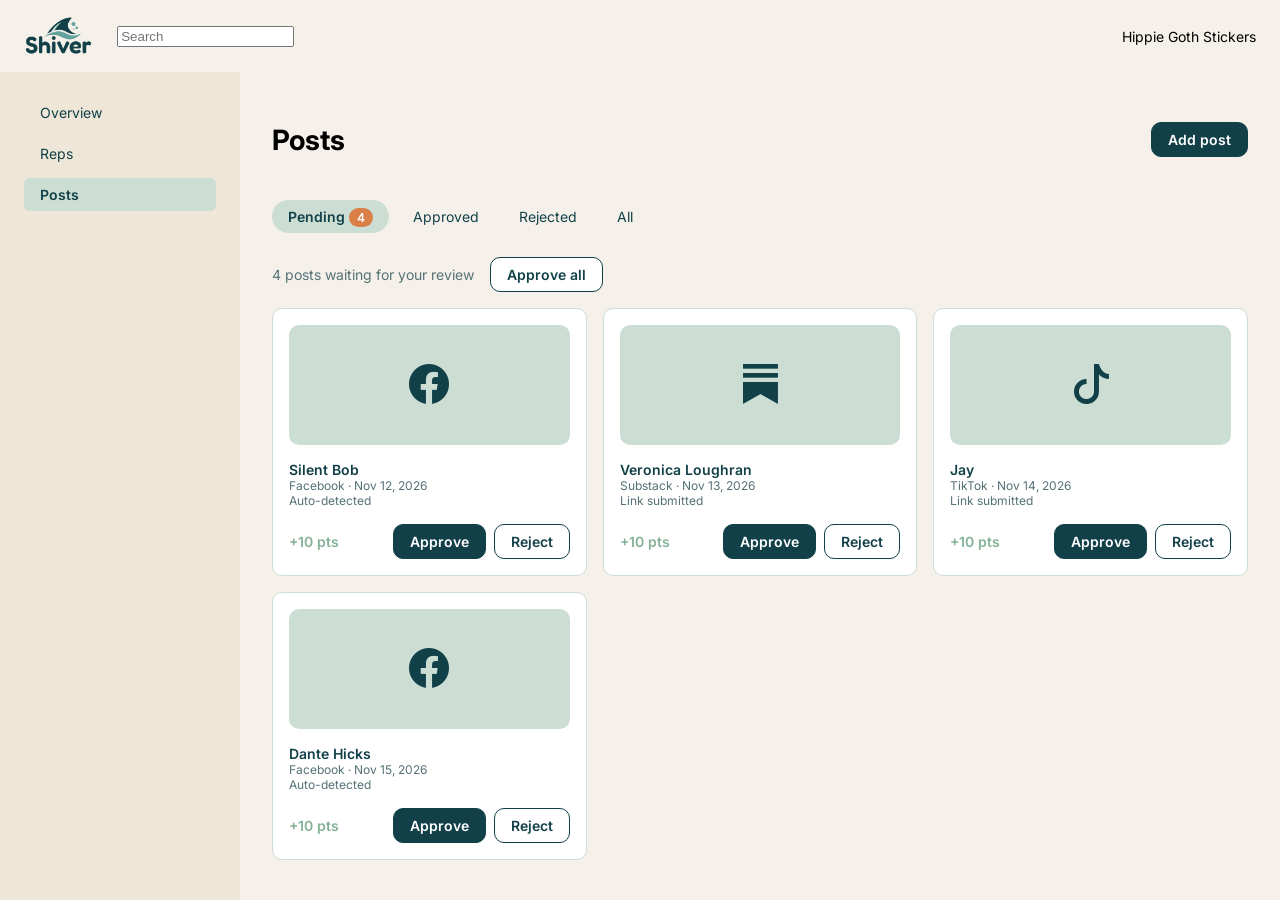
==== phase 3/posts.html @ 48eae730 "Add approved posts over time chart to Overview (Stage 8) - Load Chart.js from CDN in index.html - Ad" ====
<!DOCTYPE html>
<html lang="en">
    <head>
        <meta charset="UTF-8">
        <meta name="viewport" content="width=device-width, initial-scale=1.0">
        <title>Posts | Shiver</title>

        <!-- Google Fonts-->
        <link rel="preconnect" href="https://fonts.googleapis.com">
        <link rel="preconnect" href="https://fonts.gstatic.com" crossorigin>
        <link href="https://fonts.googleapis.com/css2?family=Fredoka:wght@300..700&family=Inter:ital,opsz,wght@0,14..32,100..900;1,14..32,100..900&display=swap" rel="stylesheet">
        
        <!-- Bootstrap Social Media Icons -->
         <link href="https://cdn.jsdelivr.net/npm/bootstrap-icons@1.11.3/font/bootstrap-icons.min.css" rel="stylesheet" />

        <!--Site styles-->
        <link href="css/brand.css" rel="stylesheet" />
        <link href="css/layout.css" rel="stylesheet" />
        <link href="css/components.css" rel="stylesheet" />

        <!-- Scripts -->
        <script src="js/data.js" defer></script>
        <script src="js/data-access.js" defer></script>
        <script src="js/logic.js" defer></script>
        <script src="js/posts.js" defer></script>

    </head>
    <body>
        <header class="top-bar">
            <img src="images/Shiver_Main_Logo.png" alt="Shiver" class="logo" />
            <input type="search" placeholder="Search" aria-label="Search" class="search" />
            <span class="shop-name">Hippie Goth Stickers</span>
        </header>
        <nav class="sidebar" aria-label="Main">
            <a href="index.html" class="nav-link">Overview</a>
            <a href="reps.html" class="nav-link">Reps</a>
            <a href="posts.html" class="nav-link active" aria-current="page">Posts</a>
        </nav>
        <main class="page-content">
            <header class="page-header">
                <div class="page-header-text">
                    <h1>Posts</h1>
                </div>
                <div class="page-header-actions">
                    <button type="button" class="button-link" id="add-post">Add post</button>
                </div>
            </header>

            <!-- Filter Tabs -->
            <div class="tabs">
                <button class="tab active" data-status="pending">Pending <span class="tab-count" id="pending-count"></span></button>
                <button class="tab" data-status="approved">Approved</button>
                <button class="tab" data-status="rejected">Rejected</button>
                <button class="tab" data-status="all">All</button>
            </div>

            <!-- Pending view: review bar and cards -->
            <section id="pending-view">
                <div class="review-bar">
                    <p class="review-text" id="review-text"></p>
                    <button type="button" class="button-link button-secondary" id="approve-all">Approve all</button>
                </div>
                <!-- Post cards -->
                <div class="post-grid" id="posts-list">
                    
                </div>
            </section>

            <!-- Posts table (Approved, Rejected, All) -->
            <div class="panel" id="posts-table-panel">
                <table class="data-table" id="posts-table">
                    <thead>
                        <tr>
                            <th>Rep</th>
                            <th>Platform</th>
                            <th>Date</th>
                            <th>Source</th>
                            <th>Points</th>
                            <th class="status-col">Status</th>
                        </tr>
                    </thead>
                    <tbody id="posts-table-body"></tbody>
                </table>
            </div>
            <dialog id="add-post-modal" class="modal">
                <form id="add-post-form">
                    <h2>Add post</h2>
                    <div class="form-field">
                        <label for="new-post-rep">Rep</label>
                        <select id="new-post-rep" required>
                            <option value="">Choose a rep</option>
                        </select>
                    </div>
                    <div class="form-field">
                        <label for="new-post-platform">Platform</label>
                        <select id="new-post-platform" required>
                            <option value="">Choose a platform</option>
                            <option value="Instagram">Instagram</option>
                            <option value="Facebook">Facebook</option>
                            <option value="TikTok">TikTok</option>
                            <option value="YouTube">YouTube</option>
                            <option value="Substack">Substack</option>
                        </select>
                    </div>
                    <div class="form-field">
                        <label for="new-post-link">Post link</label>
                        <input type="url" id="new-post-link" placeholder="https://" pattern="https://.*" title="Link must start with https://" required>
                    </div>
                    <div class="form-field">
                        <label for="new-post-date">Date posted</label>
                        <input type="date" id="new-post-date" required>
                    </div>
                    <div class="form-field">
                        <label for="new-post-points">Points</label>
                        <input type="number" id="new-post-points" value="10" min="1" required>
                    </div>
                    <div class="modal-actions">
                        <button type="button" id="cancel-add-post" class="button-link button-secondary">Cancel</button>
                        <button type="submit" class="button-link">Save post</button>
                    </div>
                </form>
            </dialog>
            <div id="toast" class="toast hidden" role="status">
                
            </div>
        </main>
    </body>
</html>
---- phase 3/css/brand.css ----
/* This file is for brand values only, no layout or component rules */
:root {
    /* Colors */
    --color-bg: #f5f1ea;
    --color-surface: #ffffff;
    --color-sidebar: #eee6d7;
    --color-sand-dark: #c9b994;
    --color-primary: #124049;
    --color-accent-soft: #ccded4;
    --color-chart-1: #64a29d;
    --color-chart-2: #85b197;
    --color-attention: #da7f48;
    --color-text-muted: #557176;

    /* Font Stacks */
    --font-heading: Fredoka, sans-serif;
    --font-body: Inter, sans-serif;
    --font-mono: monospace;

    /* Type scale */
    --text-title: 24px;
    --text-number: 28px;
    --text-card-title: 16px;
    --text-body: 14px;
    --text-small: 12px;

    /* Font weights */
    --weight-regular: 400;
    --weight-semibold: 600;

    /* Spacing */
    --space-xs: 8px;
    --space-sm: 16px;
    --space-md: 24px;
    --space-lg: 32px;
    --space-xl: 48px;

    /* Layout */
    --topbar-height: 72px;
}
---- phase 3/css/layout.css ----
/* ==========================================================
   layout.css
   PR App, Phase 3: Owner Dashboard

   Purpose:  Page structure. Sets up the main page grid and
             positions the top bar, sidebar, and main content.

   Depends on: brand.css (all colors, fonts, type sizes, and
               spacing come from variables defined there).
               brand.css must be linked before this file.

   Sections:
     1. Page grid
     2. Top bar
     3. Sidebar
     4. Main content
   ========================================================== */

/* ==========================================================
   1.  Page Grid
   ========================================================== */

/* Two-column, two-row grid that lays out the whole page */
body {
    margin: 0;
    min-height: 100vh;
    display: grid;
    grid-template-columns: 240px 1fr;
    grid-template-rows: auto 1fr;
    grid-template-areas: "header header"
                         "nav main";
    background: var(--color-bg);
    font-family: var(--font-body);
    font-size: var(--text-body);
}

/* ==========================================================
   2. Top Bar
   ========================================================== */

/* Put the top bar in the area named "header" (the whole top row) */
.top-bar {
    grid-area: header;
    display: flex;
    align-items: center;
    gap: var(--space-md);
    padding: var(--space-sm) var(--space-md);
    height: var(--topbar-height);
    box-sizing: border-box;
}

/* Caps the logo height so the image doesn't show at full size; width auto keeps its proportions */
.top-bar .logo {
    height: 40px;
    width: auto;
}

/* Push shop name to the right */
.top-bar .shop-name {
    margin-left: auto;
}

/* ==========================================================
   3. Sidebar
   ========================================================== */

/* Put the sidebar in the area named "nav" (bottom left) and stacks the nav links*/
.sidebar {
    grid-area: nav;
    display: flex;
    flex-direction: column;
    gap: var(--space-xs);
    padding: var(--space-md);
    background: var(--color-sidebar);
}

/* Turn plain links into menu items with a bigger click area */
.sidebar .nav-link {
    text-decoration: none;
    color: var(--color-primary);
    padding: var(--space-xs) var(--space-sm);
    border-radius: 6px;
}

/* show which page is active */
.sidebar .nav-link.active {
    background: var(--color-accent-soft);
    font-weight: var(--weight-semibold);
}

/* ==========================================================
   4. Main Content
   ========================================================== */

/* Put the main content in the area named "main" (bottom right) */
.page-content {
    grid-area: main;
    padding: var(--space-lg);
    min-width: 0;
}
---- phase 3/css/components.css ----
/* Components: grouped by where they're used, shared pieces first */

/* ==================== ALL PAGES ==================== */

/* ---------- Page header ---------- */

/* Page header: title on the left, button on the right */
.page-header {
    display: flex;
    justify-content: space-between;
    align-items: center;
    margin-bottom: var(--space-md);
}

/* Title and subtitle side by side, letters on the same line */
.page-header-text {
    display: flex;
    align-items: baseline;
    gap: var(--space-sm);
}

/* Header buttons side by side */
.page-header-actions {
    display: flex;
    gap: var(--space-xs);
}

/* ---------- Buttons ---------- */

/* Primary button: deep teal box with white text */
.button-link {
    background-color: var(--color-primary);
    color: var(--color-surface);
    text-decoration: none;
    padding: var(--space-xs) var(--space-sm);
    border-radius: 10px;
    font-weight: var(--weight-semibold);
    border: 1px solid var(--color-primary);
    font-family: var(--font-body);
    font-size: var(--text-body);
    cursor: pointer;
}

/* Secondary button */
.button-secondary {
    background-color: var(--color-surface);
    color: var(--color-primary);
}

/* ---------- Tabs ---------- */

/* Pill-style filter tabs */
/* Row of tabs with a small gap between them */
.tabs {
    display: flex;
    gap: var(--space-xs);
    margin-bottom: var(--space-md);
}

/* Each tab: plain text button with rounded ends */
.tab {
    background-color: transparent;
    border: none;
    border-radius: 999px;
    padding: var(--space-xs) var(--space-sm);
    font-family: var(--font-body);
    font-size: var(--text-body);
    color: var(--color-primary);
    cursor: pointer;
}

/* Selected tab: soft mint pill, bolder text */
.tab.active {
    background-color: var(--color-accent-soft);
    font-weight: var(--weight-semibold);
}

/* ---------- Cards ---------- */

/* White box with a thin mint border */
.metric-card, .panel, .post-card {
    background-color: var(--color-surface);
    border: 1px solid var(--color-accent-soft);
    border-radius: 10px;
    padding: var(--space-sm);
}

/* ---------- Tables ---------- */

/* Tables: full width, cells packed together */
.data-table {
    width: 100%;
    border-collapse: collapse;
}

/* Table cells: left-aligned with a little breathing room */
.data-table th, .data-table td {
    text-align: left;
    padding: var(--space-xs);
}

/* Divider under the header row */
.data-table th {
    border-bottom: 1px solid var(--color-accent-soft);
}

/* Table zebra stripes */
.data-table tbody tr:nth-child(even) {
    background-color: var(--color-bg);
}

/* ---------- Badges ---------- */

/* Status badges */
.badge {
    display: inline-block;
    padding: 2px var(--space-xs);
    border: 1px solid transparent;
    border-radius: 999px;
    font-size: var(--text-small);
    color: var(--color-primary);
    text-transform: capitalize;
}

.badge-active, .badge-approved {
    background-color: var(--color-accent-soft);
}

.badge-paused, .badge-rejected {
    background-color: var(--color-sidebar);
    border-color: var(--color-sand-dark);
}

.badge-invited {
    background-color: var(--color-surface);
    border-color: var(--color-chart-1);
}

.badge-pending {
    background-color: var(--color-surface);
    border-color: var(--color-attention);
}

/* ---------- Toast ---------- */
.toast {
    position: fixed;
    bottom: var(--space-md);
    right: var(--space-md);
    padding: var(--space-xs) var(--space-sm);
    background-color: var(--color-primary);
    color: var(--color-surface);
    border-radius: 10px;
}

/* ==================== OVERVIEW ==================== */

/* Metric cards: 4 equal columns */
.metric-grid {
    display: grid;
    grid-template-columns: repeat(4, 1fr);
    gap: var(--space-sm);
}

/* Big number inside each metric card */
.metric-value {
    font-size: var(--text-number);
    font-weight: var(--weight-semibold);
}

/* Chart and Needs review: chart gets 2/3, review list 1/3 */
.overview-row {
    display: grid;
    grid-template-columns: 2fr 1fr;
    gap: var(--space-sm);
}

/* Space below the card rows so they don't touch */
.metric-grid, .overview-row {
    margin-bottom: var(--space-sm);
}

/* Chart title sits tight above it's subtitle */
.chart-panel .panel-title {
    margin-bottom: 0;
}

/* Small muted line under a card title */
.panel-subtitle {
    font-size: var(--text-small);
    color: var(--color-text-muted);
    margin-top: 0;
    margin-bottom: var(--space-sm);
}

/* Chart Box: Chart.js fills this, so it needs a set height */
.chart-box {
    position: relative;
    height: 240px;
}

/* ==================== REPS ==================== */

/* ---------- Search and sort ---------- */
/* Row with search on the left, sort on the right */ 
.toolbar {
    display: flex;
    gap: var(--space-sm);
    margin-bottom: var(--space-md);
}

/* Shared look for the search box and sort dropdown */
.search-input, .sort-select {
    padding: var(--space-xs);
    border: 1px solid var(--color-accent-soft);
    border-radius: 10px;
    background-color: var(--color-surface);
    font-family: var(--font-body);
    font-size: var(--text-body);
}

/* Search box fixed width */
.search-input {
    width: 280px;
}

.code {
    font-family: var(--font-mono);
}

.code-muted {
    color: var(--color-text-muted);
}

/* ---------- Side panel ---------- */

/* Rep side panel */
.side-panel {
    position: fixed;
    top: var(--topbar-height);
    right: 0;
    bottom: 0;
    width: 440px;
    z-index: 10;
    background-color: var(--color-surface);
    border-left: 1px solid var(--color-accent-soft);
    padding: var(--space-md);
    box-sizing: border-box;
    overflow-y: auto;
    display: none;
}

/* Panel shows when JS adds the open class */
.side-panel.open {
    display: block;
}

/* Panel header */
.side-panel-header {
    display: flex;
    justify-content: space-between;
    align-items: center;
    margin-bottom: 0;
}

/* Rep name: remove the browser's default h2 spacing */
.side-panel-header h2 {
    margin: 0;
}

/* X button */
.close-button {
    background-color: transparent;
    border: none;
    font-size: var(--text-card-title);
    color: var(--color-primary);
    cursor: pointer;
}

/* Rep email under the name */
.panel-email {
    display: block;
    color: var(--color-text-muted);
    font-size: var(--text-small);
    margin-bottom: var(--space-xs);
}

/* Codes Row */
.panel-codes {
    display: flex;
    gap: var(--space-sm);
    margin-top: var(--space-xs);
    margin-bottom: var(--space-md);
}

/* Section Titles */
.panel-section-title {
    font-size: var(--text-card-title);
    color: var(--color-primary);
    margin-top: 0;
    margin-bottom: var(--space-xs);
}

/* Panel lists */
.panel-list {
    list-style: none;
    padding: 0;
    margin-top: 0;
    margin-bottom: 0;
}

/* Social media icons */
#panel-accounts {
    display: flex;
    gap: var(--space-sm);
}

/* Social Media icons: bigger */
#panel-accounts a {
    font-size: var(--text-title);
    color: var(--color-primary);
}

/* Mini Stats */
.panel-stats {
    display: grid;
    grid-template-columns: repeat(3, 1fr);
    gap: var(--space-sm);
}

/* Mini stat label */
.panel-stat-label {
    font-size: var(--text-small);
    color: var(--color-text-muted);
    margin: 0;
}

/* Mini stat numbers */
.panel-stat-value {
    font-size: var(--text-card-title);
    font-weight: var(--weight-semibold);
    margin: 0;
}

/* History lines: earned in green, redeemed in grey */
.history-earned {
    color: var(--color-chart-2);
}

.history-redeemed {
    color: var(--color-text-muted);
}

/* History rows: date, description, amount in columns with a line */
#panel-history li {
    display: grid;
    grid-template-columns: 90px 1fr auto;
    gap: var(--space-sm);
    padding: var(--space-xs);
    border-bottom: 1px solid var(--color-accent-soft);
}

/* Amounts line up on the right edge */
.history-amount {
    text-align: right;
}

/* Soft cards around panel sections */
.panel-card {
    background-color: var(--color-bg);
    border-radius: 10px;
    padding: var(--space-sm);
    margin-bottom: var(--space-sm);
}

/* ==================== POSTS ==================== */
/* Pending count: small orange pill inside the tab */
.tab-count {
    background-color: var(--color-attention);
    color: var(--color-surface);
    font-size: var(--text-small);
    padding: 2px var(--space-xs);
    border-radius: 999px;
}

/* Post cards */
.post-grid {
    display: grid;
    grid-template-columns: repeat(auto-fill, minmax(260px, 1fr));
    gap: var(--space-sm);
}

/* Thumbnail */
.post-thumb {
    display: flex;
    justify-content: center;
    align-items: center;
    height: 120px;
    background-color: var(--color-accent-soft);
    border-radius: 10px;
    color: var(--color-primary);
    font-size: 40px;
    margin-bottom: var(--space-sm);
}

/* Card Text */
.post-body {
    margin-bottom: var(--space-sm);
}

.post-body p {
    margin: 0;
}

/* Rep handle stands out */
.post-rep {
    font-weight: var(--weight-semibold);
    color: var(--color-primary);
}

/* Platform, date, and source */
.post-meta, .post-source {
    font-size: var(--text-small);
    color: var(--color-text-muted);
}

/* Footer */
.post-footer {
    display: flex;
    justify-content: space-between;
    align-items: center;
}

/* Points earned in green */
.post-points {
    font-weight: var(--weight-semibold);
    color: var(--color-chart-2);
}

/* Approve and reject buttons */
.post-actions {
    display: flex;
    gap: var(--space-xs);
}

/* Review Bar */
.review-bar {
    display: flex;
    gap: var(--space-sm);
    align-items: center;
    margin-bottom: var(--space-sm);
}

/* Review bar text */
.review-text {
    margin: 0;
    color: var(--color-text-muted);
}

.post-card {
    transition: opacity 0.3s;
}

.post-card.fading-out {
    opacity: 0;
}

/* ----- Add post modal ----- */
.modal {
    width: 480px;
    padding: var(--space-md);
    background: var(--color-surface);
    border: 1px solid var(--color-accent-soft);
    border-radius: 10px;
}

.form-field {
    display: flex;
    flex-direction: column;
    gap: var(--space-xs);
    margin-bottom: var(--space-sm);
}

.form-field input, .form-field select {
    font-family: var(--font-body);
    font-size: var(--text-body);
    padding: var(--space-xs);
    border: 1px solid var(--color-text-muted);
    border-radius: 6px;
}

.modal-actions {
    display: flex;
    justify-content: flex-end;
    gap: var(--space-xs);
    margin-top: var(--space-md);
}

.modal h2 {
    margin-top: 0;
    margin-bottom: var(--space-md);
}

/* ==================== HELPERS ==================== */
/* Hides anything it's added to (keep this at the bottom so it always wins) */
.hidden {
    display: none;
}
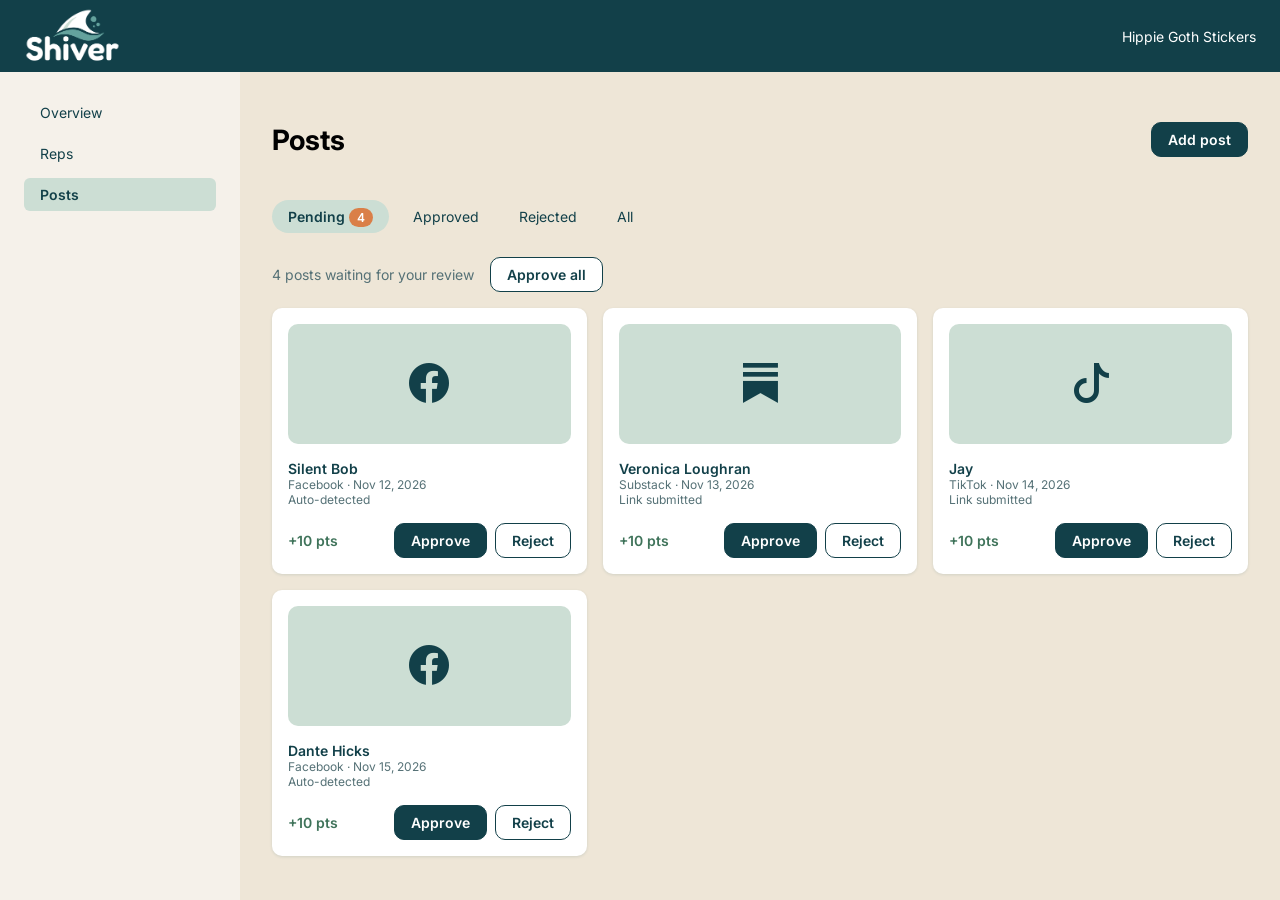
==== commit ee5ba451: "Make the dashboard work on phones - Add ☰ menu button to the top bar on all 3 pages; sidebar hides  " ====
--- a/phase 3/posts.html
+++ b/phase 3/posts.html
@@ -22,19 +22,22 @@
         <script src="js/data.js" defer></script>
         <script src="js/data-access.js" defer></script>
         <script src="js/logic.js" defer></script>
+        <script src="js/ui.js" defer></script>
         <script src="js/posts.js" defer></script>
 
     </head>
     <body>
         <header class="top-bar">
-            <img src="images/Shiver_Main_Logo.png" alt="Shiver" class="logo" />
-            <input type="search" placeholder="Search" aria-label="Search" class="search" />
+            <button type="button" class="menu-button" id="menu-button" aria-label="Open menu" aria-controls="main-nav" aria-expanded="false">&#9776;</button>
+            <img src="images/Shiver_Main_Logo_White.png" alt="Shiver" class="logo" />
             <span class="shop-name">Hippie Goth Stickers</span>
         </header>
-        <nav class="sidebar" aria-label="Main">
-            <a href="index.html" class="nav-link">Overview</a>
+
+        <!-- Sidebar navigation (same on every page) -->
+        <nav class="sidebar" id="main-nav" aria-label="Main">
+            <a href="index.html" class="nav-link" aria-current="page">Overview</a>
             <a href="reps.html" class="nav-link">Reps</a>
-            <a href="posts.html" class="nav-link active" aria-current="page">Posts</a>
+            <a href="posts.html" class="nav-link active">Posts</a>
         </nav>
         <main class="page-content">
             <header class="page-header">
--- a/phase 3/css/brand.css
+++ b/phase 3/css/brand.css
@@ -9,6 +9,7 @@
     --color-accent-soft: #ccded4;
     --color-chart-1: #64a29d;
     --color-chart-2: #85b197;
+    --color-earned: #3f735a;
     --color-attention: #da7f48;
     --color-text-muted: #557176;
 
--- a/phase 3/css/layout.css
+++ b/phase 3/css/layout.css
@@ -29,7 +29,7 @@
     grid-template-rows: auto 1fr;
     grid-template-areas: "header header"
                          "nav main";
-    background: var(--color-bg);
+    background: var(--color-sidebar);
     font-family: var(--font-body);
     font-size: var(--text-body);
 }
@@ -44,20 +44,32 @@
     display: flex;
     align-items: center;
     gap: var(--space-md);
-    padding: var(--space-sm) var(--space-md);
+    padding: var(--space-xs) var(--space-md);
     height: var(--topbar-height);
     box-sizing: border-box;
+    background-color: var(--color-primary);
 }
 
 /* Caps the logo height so the image doesn't show at full size; width auto keeps its proportions */
 .top-bar .logo {
-    height: 40px;
+    height: 56px;
     width: auto;
 }
 
 /* Push shop name to the right */
 .top-bar .shop-name {
     margin-left: auto;
+    color: var(--color-surface);
+}
+
+/* Menu button: hidden on desktop, shown on phones */
+.menu-button {
+    display: none;
+    background-color: transparent;
+    border: none;
+    color: var(--color-surface);
+    font-size: var(--text-title);
+    cursor: pointer;
 }
 
 /* ==========================================================
@@ -71,7 +83,7 @@
     flex-direction: column;
     gap: var(--space-xs);
     padding: var(--space-md);
-    background: var(--color-sidebar);
+    background: var(--color-bg);
 }
 
 /* Turn plain links into menu items with a bigger click area */
@@ -97,4 +109,33 @@
     grid-area: main;
     padding: var(--space-lg);
     min-width: 0;
-}+}
+
+/* ==========================================================
+   5. Phones and Tablets
+   ========================================================== */
+@media screen and (max-width: 768px) {
+    body {
+        grid-template-columns: 1fr;
+        grid-template-rows: auto auto 1fr;
+        grid-template-areas: "header" "nav" "main";
+    }
+
+    .menu-button {
+        display: block;
+    }
+
+    .sidebar {
+        display: none;
+    }
+
+    .sidebar.open {
+        display: flex;
+    }
+
+    .page-content {
+        padding: var(--space-sm);
+    }
+}
+
+
--- a/phase 3/css/components.css
+++ b/phase 3/css/components.css
@@ -77,12 +77,17 @@
 
 /* ---------- Cards ---------- */
 
-/* White box with a thin mint border */
+/* White box with shadow */
 .metric-card, .panel, .post-card {
     background-color: var(--color-surface);
-    border: 1px solid var(--color-accent-soft);
+    box-shadow: 0 1px 3px rgba(18, 64, 73, 0.12);
     border-radius: 10px;
     padding: var(--space-sm);
+}
+
+/* Wide tables scroll left and right inside the card */
+.panel {
+    overflow-x: auto;
 }
 
 /* ---------- Tables ---------- */
@@ -198,6 +203,54 @@
     height: 240px;
 }
 
+/* Needs review list: no bullets, no browser spacing */
+.review-list {
+    list-style: none;
+    padding: 0;
+    margin: 0;
+}
+
+/* Mint line between rows */
+.review-list li {
+    border-bottom: 1px solid var(--color-accent-soft);
+}
+
+/* Needs review card: stack contents so the link can sit at the bottom */
+.review-panel {
+    display: flex;
+    flex-direction: column;
+}
+
+/* No line under the last row */
+.review-list li:last-child {
+    border-bottom: none;
+}
+
+/* Each row: name on the left, date on the right */
+.review-row {
+    display: flex;
+    justify-content: space-between;
+    align-items: baseline;
+    padding: var(--space-xs) 0;
+    color: var(--color-primary);
+    text-decoration: none;
+}
+
+/* Date and arrow: small and muted */
+.review-date {
+    font-size: var(--text-small);
+    color: var(--color-text-muted);
+}
+
+/* Link to the posts page under the list */
+.review-all {
+    display: inline-block;
+    margin-top: auto;
+    color: var(--color-primary);
+    font-weight: var(--weight-semibold);
+    text-decoration: none;
+}
+
 /* ==================== REPS ==================== */
 
 /* ---------- Search and sort ---------- */
@@ -231,6 +284,11 @@
     color: var(--color-text-muted);
 }
 
+/* Rep rows open the side panel, so show a pointer */
+#reps-table-body tr {
+    cursor: pointer;
+}
+
 /* ---------- Side panel ---------- */
 
 /* Rep side panel */
@@ -241,17 +299,28 @@
     bottom: 0;
     width: 440px;
     z-index: 10;
-    background-color: var(--color-surface);
+    background-color: var(--color-accent-soft);
     border-left: 1px solid var(--color-accent-soft);
     padding: var(--space-md);
     box-sizing: border-box;
     overflow-y: auto;
     display: none;
+    box-shadow: -4px 0 16px rgba(18, 64, 73, 0.15);
 }
 
 /* Panel shows when JS adds the open class */
 .side-panel.open {
     display: block;
+}
+
+/* Side Panel text */
+.side-panel .panel-email, .side-panel .panel-stat-label, .side-panel .code-muted {
+    color: var(--color-primary);
+}
+
+/* change active badge in panel */
+.side-panel .badge-active {
+    background-color: var(--color-surface);
 }
 
 /* Panel header */
@@ -343,9 +412,14 @@
 
 /* History lines: earned in green, redeemed in grey */
 .history-earned {
-    color: var(--color-chart-2);
-}
-
+    color: var(--color-earned);
+}
+
+/* Post links in history match the green line */
+.history-earned a {
+    color: inherit;
+
+}
 .history-redeemed {
     color: var(--color-text-muted);
 }
@@ -366,7 +440,7 @@
 
 /* Soft cards around panel sections */
 .panel-card {
-    background-color: var(--color-bg);
+    background-color: var(--color-surface);
     border-radius: 10px;
     padding: var(--space-sm);
     margin-bottom: var(--space-sm);
@@ -433,7 +507,7 @@
 /* Points earned in green */
 .post-points {
     font-weight: var(--weight-semibold);
-    color: var(--color-chart-2);
+    color: var(--color-earned);
 }
 
 /* Approve and reject buttons */
@@ -500,6 +574,46 @@
     margin-bottom: var(--space-md);
 }
 
+/* ==================== PHONES ==================== */
+@media screen and (max-width: 768px) {
+    /* Two metric cards per row instead of four */
+    .metric-grid {
+        grid-template-columns: repeat(2, 1fr);
+    }
+
+    /* Chart on top, needs review underneath */
+    .overview-row {
+        grid-template-columns: 1fr;
+    }
+
+    /* Tabs drop to a second line if they don't fit */
+    .tabs {
+        flex-wrap: wrap;
+    }
+
+    /* Popup widths */
+    .modal {
+        width: 90%;
+        box-sizing: border-box;
+    }
+
+    /* Search and sort stack on top of each other */
+    .toolbar {
+        flex-wrap: wrap;
+    }
+
+    /* Search box width */
+    .search-input {
+        width: 100%;
+        box-sizing: border-box;
+    }
+
+    /* Side Panel width */
+    .side-panel {
+        width: 100%;
+    }
+}
+
 /* ==================== HELPERS ==================== */
 /* Hides anything it's added to (keep this at the bottom so it always wins) */
 .hidden {
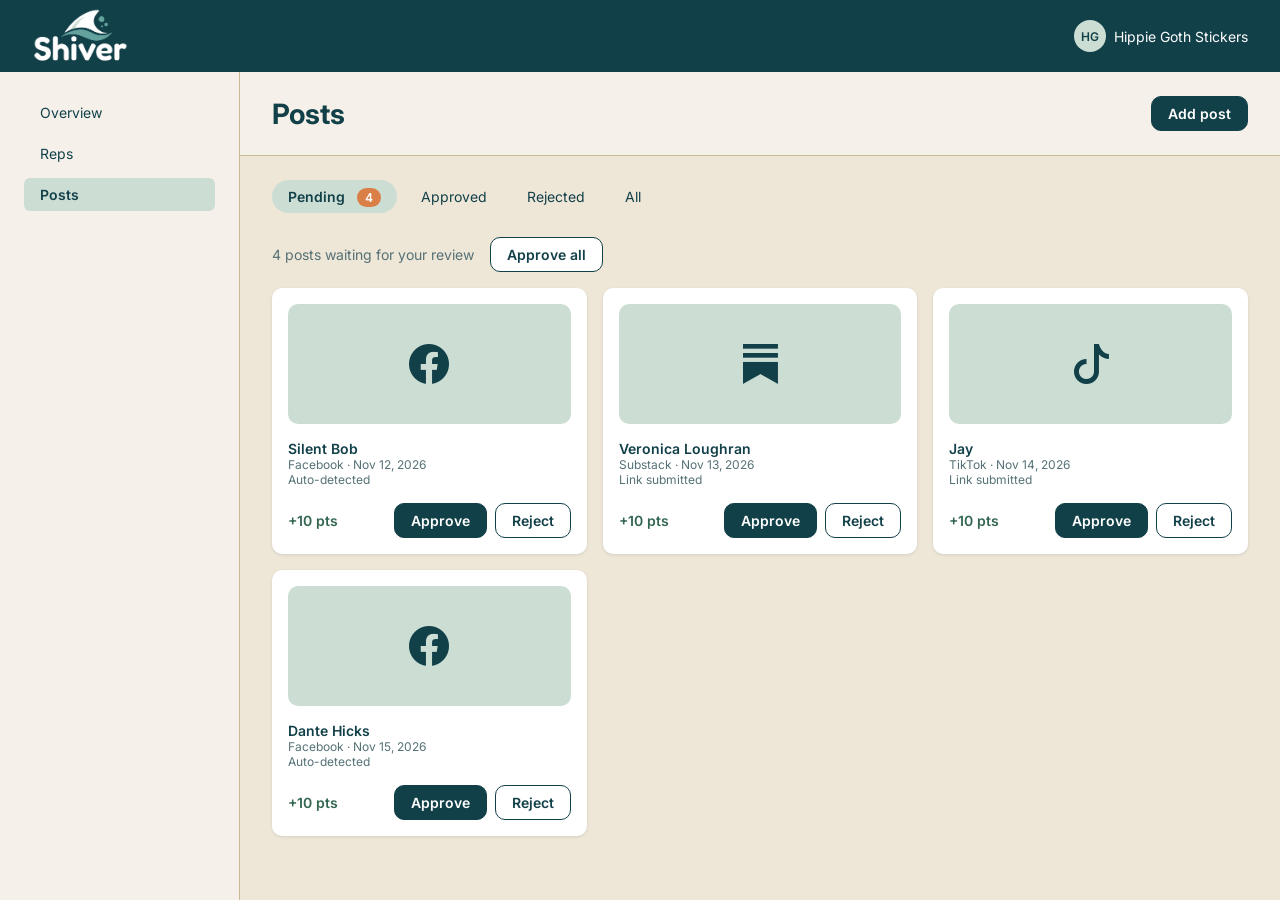
==== commit aa8a71f0: "Personalize the top bar and Overview, separate the sidebar - Shop account badge in the top bar: mint" ====
--- a/phase 3/posts.html
+++ b/phase 3/posts.html
@@ -30,7 +30,7 @@
         <header class="top-bar">
             <button type="button" class="menu-button" id="menu-button" aria-label="Open menu" aria-controls="main-nav" aria-expanded="false">&#9776;</button>
             <img src="images/Shiver_Main_Logo_White.png" alt="Shiver" class="logo" />
-            <span class="shop-name">Hippie Goth Stickers</span>
+            <div class="shop-account"><span class="shop-avatar" aria-hidden="true">HG</span><span class="shop-name">Hippie Goth Stickers</span></div>
         </header>
 
         <!-- Sidebar navigation (same on every page) -->
--- a/phase 3/css/brand.css
+++ b/phase 3/css/brand.css
@@ -9,7 +9,7 @@
     --color-accent-soft: #ccded4;
     --color-chart-1: #64a29d;
     --color-chart-2: #85b197;
-    --color-earned: #3f735a;
+    --color-earned: #336650;
     --color-attention: #da7f48;
     --color-text-muted: #557176;
 
--- a/phase 3/css/layout.css
+++ b/phase 3/css/layout.css
@@ -44,7 +44,7 @@
     display: flex;
     align-items: center;
     gap: var(--space-md);
-    padding: var(--space-xs) var(--space-md);
+    padding: var(--space-xs) var(--space-lg);
     height: var(--topbar-height);
     box-sizing: border-box;
     background-color: var(--color-primary);
@@ -58,8 +58,29 @@
 
 /* Push shop name to the right */
 .top-bar .shop-name {
+    color: var(--color-surface);
+}
+
+/* Shop circle and name sit together on the right */
+.shop-account {
+    display: flex;
+    align-items: center;
+    gap: var(--space-xs);
     margin-left: auto;
-    color: var(--color-surface);
+}
+
+/* Shop initials in a mint circle */
+.shop-avatar {
+    display: flex;
+    align-items: center;
+    justify-content: center;
+    width: 32px;
+    height: 32px;
+    border-radius: 50%;
+    background-color: var(--color-accent-soft);
+    color: var(--color-primary);
+    font-size: var(--text-small);
+    font-weight: var(--weight-semibold);
 }
 
 /* Menu button: hidden on desktop, shown on phones */
@@ -84,6 +105,7 @@
     gap: var(--space-xs);
     padding: var(--space-md);
     background: var(--color-bg);
+    border-right: 1px solid var(--color-sand-dark);
 }
 
 /* Turn plain links into menu items with a bigger click area */
@@ -107,7 +129,8 @@
 /* Put the main content in the area named "main" (bottom right) */
 .page-content {
     grid-area: main;
-    padding: var(--space-lg);
+    --page-pad: var(--space-lg);
+    padding: var(--page-pad);
     min-width: 0;
 }
 
@@ -134,7 +157,7 @@
     }
 
     .page-content {
-        padding: var(--space-sm);
+        padding: var(--page-pad);
     }
 }
 
--- a/phase 3/css/components.css
+++ b/phase 3/css/components.css
@@ -1,6 +1,12 @@
 /* Components: grouped by where they're used, shared pieces first */
 
 /* ==================== ALL PAGES ==================== */
+
+/* ---------- Headings ---------- */
+/* All headings are deep teal */
+h1, h2, h3 {
+    color: var(--color-primary);
+}
 
 /* ---------- Page header ---------- */
 
@@ -9,7 +15,15 @@
     display: flex;
     justify-content: space-between;
     align-items: center;
-    margin-bottom: var(--space-md);
+    margin: calc(-1 * var(--page-pad)) calc(-1 * var(--page-pad)) var(--space-md);
+    padding: var(--space-md) var(--page-pad);
+    background-color: var(--color-bg);
+    border-bottom: 1px solid var(--color-sand-dark);
+}
+
+/* Page titles without the browser's extra spacing */
+.page-header h1 {
+    margin: 0;
 }
 
 /* Title and subtitle side by side, letters on the same line */
@@ -17,6 +31,7 @@
     display: flex;
     align-items: baseline;
     gap: var(--space-sm);
+    flex-wrap: wrap;
 }
 
 /* Header buttons side by side */
@@ -158,6 +173,14 @@
 }
 
 /* ==================== OVERVIEW ==================== */
+/* Greeting above the Overview Title */
+.greeting {
+    font-size: var(--text-card-title);
+    color: var(--color-primary);
+    margin-top: 0;
+    margin-bottom: var(--space-xs);
+    flex-basis: 100%;
+}
 
 /* Metric cards: 4 equal columns */
 .metric-grid {
@@ -249,6 +272,8 @@
     color: var(--color-primary);
     font-weight: var(--weight-semibold);
     text-decoration: none;
+    padding-top: var(--space-sm);
+    align-self: flex-start;
 }
 
 /* ==================== REPS ==================== */
@@ -280,13 +305,14 @@
     font-family: var(--font-mono);
 }
 
-.code-muted {
-    color: var(--color-text-muted);
-}
-
 /* Rep rows open the side panel, so show a pointer */
 #reps-table-body tr {
     cursor: pointer;
+}
+
+/* The "No reps found" row isn't clickable */
+#reps-table-body tr.empty-row {
+    cursor: default;
 }
 
 /* ---------- Side panel ---------- */
@@ -299,13 +325,12 @@
     bottom: 0;
     width: 440px;
     z-index: 10;
-    background-color: var(--color-accent-soft);
-    border-left: 1px solid var(--color-accent-soft);
+    background-color: var(--color-bg);
     padding: var(--space-md);
     box-sizing: border-box;
     overflow-y: auto;
     display: none;
-    box-shadow: -4px 0 16px rgba(18, 64, 73, 0.15);
+    box-shadow: -4px 0 16px rgba(18, 64, 73, 0.15), 0 0 0 100vmax rgba(18, 64, 73, 0.15);
 }
 
 /* Panel shows when JS adds the open class */
@@ -314,13 +339,8 @@
 }
 
 /* Side Panel text */
-.side-panel .panel-email, .side-panel .panel-stat-label, .side-panel .code-muted {
-    color: var(--color-primary);
-}
-
-/* change active badge in panel */
-.side-panel .badge-active {
-    background-color: var(--color-surface);
+.side-panel .panel-email, .side-panel .panel-stat-label, .side-panel .history-redeemed {
+    color: var(--color-primary);
 }
 
 /* Panel header */
@@ -430,7 +450,13 @@
     grid-template-columns: 90px 1fr auto;
     gap: var(--space-sm);
     padding: var(--space-xs);
-    border-bottom: 1px solid var(--color-accent-soft);
+    border-bottom: 1px solid var(--color-chart-1);
+}
+
+/* Message shown when a list has nothing in it */
+#panel-history li.empty-state, #panel-accounts li.empty-state {
+    display: block;
+    border-bottom: none;
 }
 
 /* Amounts line up on the right edge */
@@ -440,7 +466,7 @@
 
 /* Soft cards around panel sections */
 .panel-card {
-    background-color: var(--color-surface);
+    background-color: var(--color-accent-soft);
     border-radius: 10px;
     padding: var(--space-sm);
     margin-bottom: var(--space-sm);
@@ -454,6 +480,7 @@
     font-size: var(--text-small);
     padding: 2px var(--space-xs);
     border-radius: 999px;
+    margin-left: var(--space-xs);
 }
 
 /* Post cards */
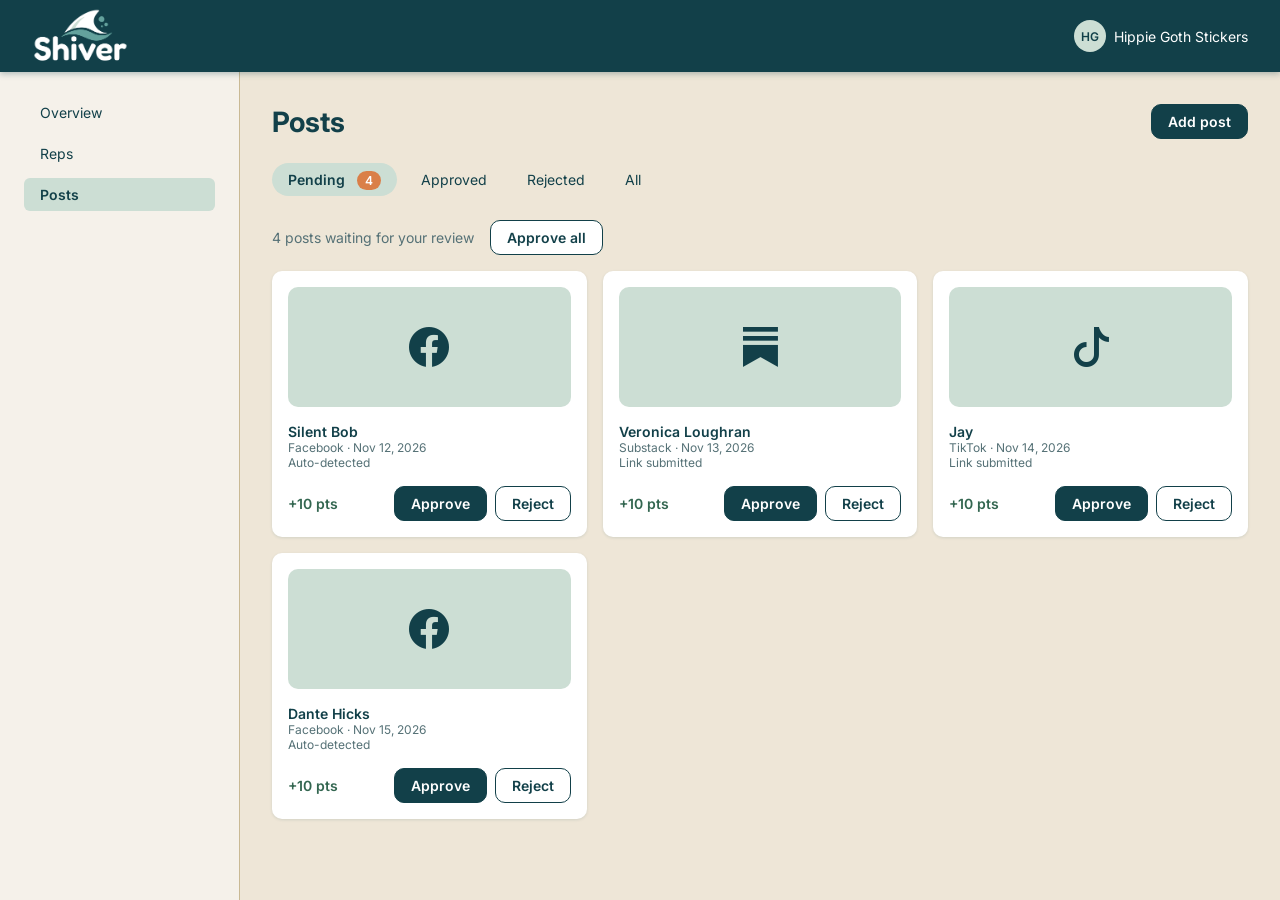
==== commit f49dcb17: "Custom confirm box for Approve all - New #confirm-modal dialog on Posts (reuses .modal styles) - App" ====
--- a/phase 3/posts.html
+++ b/phase 3/posts.html
@@ -123,6 +123,14 @@
                     </div>
                 </form>
             </dialog>
+            <dialog id="confirm-modal" class="modal">
+                <h2 id="confirm-title"></h2>
+                <p>Each rep gets their points right away</p>
+                <div class="modal-actions">
+                    <button type="button" id="confirm-cancel" class="button-link button-secondary">Cancel</button>
+                    <button type="button" id="confirm-approve" class="button-link">Approve</button>
+                </div>
+            </dialog>
             <div id="toast" class="toast hidden" role="status">
                 
             </div>
--- a/phase 3/css/layout.css
+++ b/phase 3/css/layout.css
@@ -40,6 +40,7 @@
 
 /* Put the top bar in the area named "header" (the whole top row) */
 .top-bar {
+    background-color: var(--color-primary);
     grid-area: header;
     display: flex;
     align-items: center;
@@ -47,7 +48,9 @@
     padding: var(--space-xs) var(--space-lg);
     height: var(--topbar-height);
     box-sizing: border-box;
-    background-color: var(--color-primary);
+    box-shadow: 0 2px 6px rgba(18, 64, 73, 0.3);
+    position: relative;
+    z-index: 5;
 }
 
 /* Caps the logo height so the image doesn't show at full size; width auto keeps its proportions */
@@ -159,6 +162,11 @@
     .page-content {
         padding: var(--page-pad);
     }
+
+    /* Only the shop initials circle shows on phones */
+    .top-bar .shop-name {
+        display: none;
+    }
 }
 
 
--- a/phase 3/css/components.css
+++ b/phase 3/css/components.css
@@ -14,11 +14,8 @@
 .page-header {
     display: flex;
     justify-content: space-between;
-    align-items: center;
-    margin: calc(-1 * var(--page-pad)) calc(-1 * var(--page-pad)) var(--space-md);
-    padding: var(--space-md) var(--page-pad);
-    background-color: var(--color-bg);
-    border-bottom: 1px solid var(--color-sand-dark);
+    align-items: flex-end;
+    margin-bottom: var(--space-md);
 }
 
 /* Page titles without the browser's extra spacing */
@@ -189,10 +186,18 @@
     gap: var(--space-sm);
 }
 
+/* label over the big number, with a small gap */
+.metric-label {
+    color: var(--color-primary);
+    font-weight: var(--weight-semibold);
+    margin-top: 0;
+    margin-bottom: var(--space-xs);
+}
 /* Big number inside each metric card */
 .metric-value {
     font-size: var(--text-number);
     font-weight: var(--weight-semibold);
+    margin: 0;
 }
 
 /* Chart and Needs review: chart gets 2/3, review list 1/3 */
@@ -639,6 +644,28 @@
     .side-panel {
         width: 100%;
     }
+
+    /* Shorter post thumbnails */
+    .post-thumb {
+        height: 80px;
+    }
+
+    /* Table cells stay on one line; the table scrolls sideways */
+    .data-table th, .data-table td {
+        white-space: nowrap;
+    }
+
+    /* Header Button */
+    .page-header {
+        flex-wrap: wrap;
+        gap: var(--space-sm);
+    }
+
+    /* Button text */
+    .page-header .button-link {
+        white-space: nowrap;
+    }
+
 }
 
 /* ==================== HELPERS ==================== */
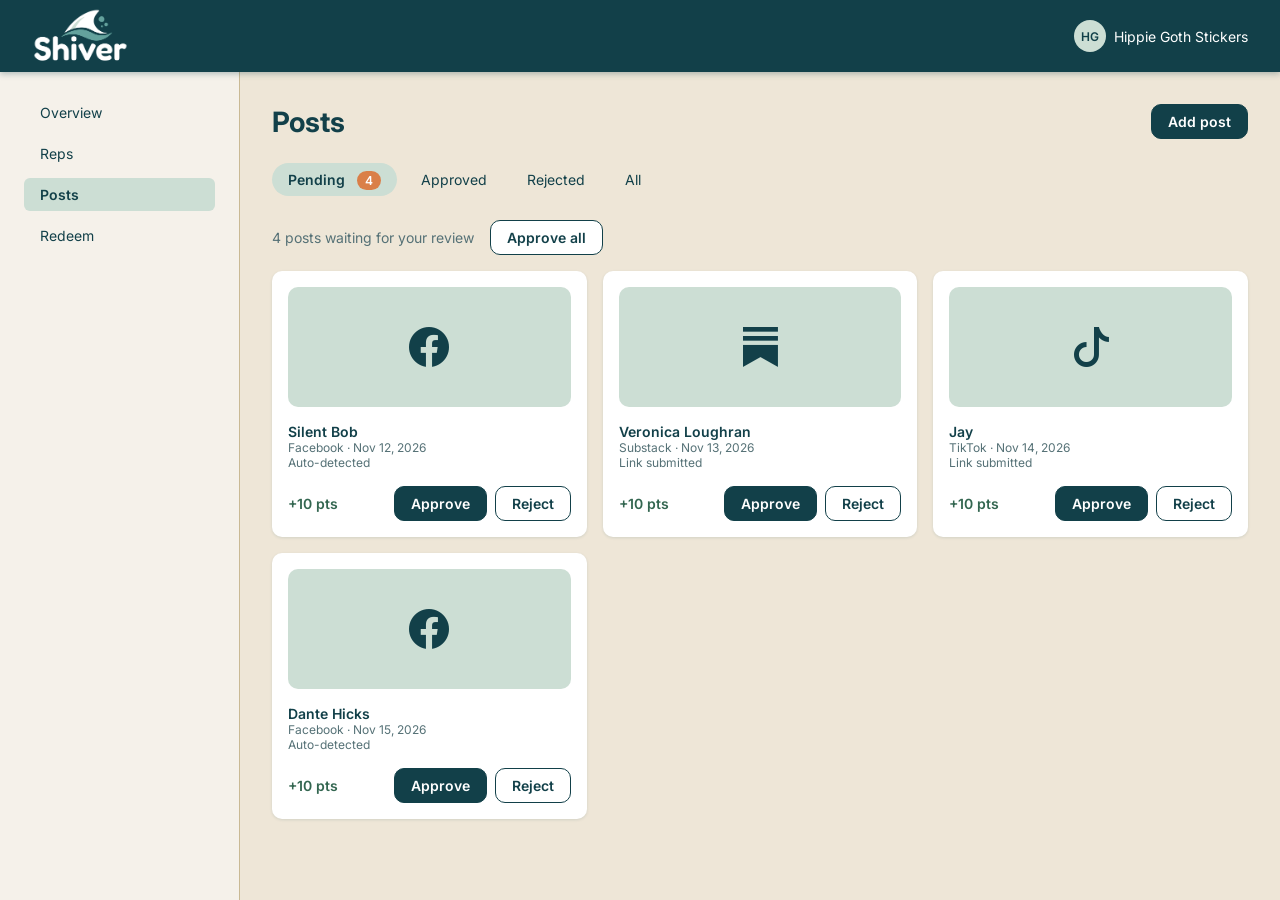
==== commit 5bf76d59: "Add Redeem page with requests, refunds, and manual redemptions - data.js: add rewards catalog (produ" ====
--- a/phase 3/posts.html
+++ b/phase 3/posts.html
@@ -1,139 +1,157 @@
 <!DOCTYPE html>
 <html lang="en">
-    <head>
-        <meta charset="UTF-8">
-        <meta name="viewport" content="width=device-width, initial-scale=1.0">
-        <title>Posts | Shiver</title>
 
-        <!-- Google Fonts-->
-        <link rel="preconnect" href="https://fonts.googleapis.com">
-        <link rel="preconnect" href="https://fonts.gstatic.com" crossorigin>
-        <link href="https://fonts.googleapis.com/css2?family=Fredoka:wght@300..700&family=Inter:ital,opsz,wght@0,14..32,100..900;1,14..32,100..900&display=swap" rel="stylesheet">
-        
-        <!-- Bootstrap Social Media Icons -->
-         <link href="https://cdn.jsdelivr.net/npm/bootstrap-icons@1.11.3/font/bootstrap-icons.min.css" rel="stylesheet" />
+<head>
+    <meta charset="UTF-8">
+    <meta name="viewport" content="width=device-width, initial-scale=1.0">
+    <title>Posts | Shiver</title>
 
-        <!--Site styles-->
-        <link href="css/brand.css" rel="stylesheet" />
-        <link href="css/layout.css" rel="stylesheet" />
-        <link href="css/components.css" rel="stylesheet" />
+    <!-- Google Fonts -->
+    <link rel="preconnect" href="https://fonts.googleapis.com">
+    <link rel="preconnect" href="https://fonts.gstatic.com" crossorigin>
+    <link
+        href="https://fonts.googleapis.com/css2?family=Fredoka:wght@300..700&family=Inter:ital,opsz,wght@0,14..32,100..900;1,14..32,100..900&display=swap"
+        rel="stylesheet">
 
-        <!-- Scripts -->
-        <script src="js/data.js" defer></script>
-        <script src="js/data-access.js" defer></script>
-        <script src="js/logic.js" defer></script>
-        <script src="js/ui.js" defer></script>
-        <script src="js/posts.js" defer></script>
+    <!-- Bootstrap Icons (platform logos on the post cards) -->
+    <link href="https://cdn.jsdelivr.net/npm/bootstrap-icons@1.11.3/font/bootstrap-icons.min.css" rel="stylesheet" />
 
-    </head>
-    <body>
-        <header class="top-bar">
-            <button type="button" class="menu-button" id="menu-button" aria-label="Open menu" aria-controls="main-nav" aria-expanded="false">&#9776;</button>
-            <img src="images/Shiver_Main_Logo_White.png" alt="Shiver" class="logo" />
-            <div class="shop-account"><span class="shop-avatar" aria-hidden="true">HG</span><span class="shop-name">Hippie Goth Stickers</span></div>
+    <!-- Site styles -->
+    <link href="css/brand.css" rel="stylesheet" />
+    <link href="css/layout.css" rel="stylesheet" />
+    <link href="css/components.css" rel="stylesheet" />
+
+    <!-- Scripts -->
+    <script src="js/data.js" defer></script>
+    <script src="js/data-access.js" defer></script>
+    <script src="js/logic.js" defer></script>
+    <script src="js/ui.js" defer></script>
+    <script src="js/posts.js" defer></script>
+</head>
+
+<body>
+    <!-- Top bar: menu button, logo, and shop (same on every page) -->
+    <header class="top-bar">
+        <button type="button" class="menu-button" id="menu-button" aria-label="Open menu" aria-controls="main-nav"
+            aria-expanded="false">&#9776;</button>
+        <img src="images/Shiver_Main_Logo_White.png" alt="Shiver" class="logo" />
+        <div class="shop-account"><span class="shop-avatar" aria-hidden="true">HG</span><span class="shop-name">Hippie
+                Goth Stickers</span></div>
+    </header>
+
+    <!-- Sidebar navigation (same on every page) -->
+    <nav class="sidebar" id="main-nav" aria-label="Main">
+        <a href="index.html" class="nav-link">Overview</a>
+        <a href="reps.html" class="nav-link">Reps</a>
+        <a href="posts.html" class="nav-link active" aria-current="page">Posts</a>
+        <a href="redeem.html" class="nav-link">Redeem</a>
+    </nav>
+
+    <!-- Page content: everything unique to Posts -->
+    <main class="page-content">
+        <!-- Page title and Add post button -->
+        <header class="page-header">
+            <div class="page-header-text">
+                <h1>Posts</h1>
+            </div>
+            <div class="page-header-actions">
+                <button type="button" class="button-link" id="add-post">Add post</button>
+            </div>
         </header>
 
-        <!-- Sidebar navigation (same on every page) -->
-        <nav class="sidebar" id="main-nav" aria-label="Main">
-            <a href="index.html" class="nav-link" aria-current="page">Overview</a>
-            <a href="reps.html" class="nav-link">Reps</a>
-            <a href="posts.html" class="nav-link active">Posts</a>
-        </nav>
-        <main class="page-content">
-            <header class="page-header">
-                <div class="page-header-text">
-                    <h1>Posts</h1>
+        <!-- Filter tabs -->
+        <div class="tabs">
+            <button type="button" class="tab active" data-status="pending">Pending <span class="tab-count"
+                    id="pending-count"></span></button>
+            <button type="button" class="tab" data-status="approved">Approved</button>
+            <button type="button" class="tab" data-status="rejected">Rejected</button>
+            <button type="button" class="tab" data-status="all">All</button>
+        </div>
+
+        <!-- Pending view: review bar and cards -->
+        <section id="pending-view">
+            <div class="review-bar">
+                <p class="review-text" id="review-text"></p>
+                <button type="button" class="button-link button-secondary" id="approve-all">Approve all</button>
+            </div>
+            <!-- Post cards, filled in by posts.js -->
+            <div class="post-grid" id="posts-list">
+
+            </div>
+        </section>
+
+        <!-- Posts table (Approved, Rejected, All), rows filled in by posts.js -->
+        <div class="panel" id="posts-table-panel">
+            <table class="data-table" id="posts-table">
+                <thead>
+                    <tr>
+                        <th>Rep</th>
+                        <th>Platform</th>
+                        <th>Posted</th>
+                        <th>Reviewed</th>
+                        <th>Source</th>
+                        <th>Points</th>
+                        <th class="status-col">Status</th>
+                    </tr>
+                </thead>
+                <tbody id="posts-table-body"></tbody>
+            </table>
+        </div>
+
+        <!-- Add post popup -->
+        <dialog id="add-post-modal" class="modal">
+            <form id="add-post-form">
+                <h2>Add post</h2>
+                <div class="form-field">
+                    <label for="new-post-rep">Rep</label>
+                    <select id="new-post-rep" required>
+                        <option value="">Choose a rep</option>
+                    </select>
                 </div>
-                <div class="page-header-actions">
-                    <button type="button" class="button-link" id="add-post">Add post</button>
+                <div class="form-field">
+                    <label for="new-post-platform">Platform</label>
+                    <select id="new-post-platform" required>
+                        <option value="">Choose a platform</option>
+                        <option value="Instagram">Instagram</option>
+                        <option value="Facebook">Facebook</option>
+                        <option value="TikTok">TikTok</option>
+                        <option value="YouTube">YouTube</option>
+                        <option value="Substack">Substack</option>
+                    </select>
                 </div>
-            </header>
+                <div class="form-field">
+                    <label for="new-post-link">Post link</label>
+                    <input type="url" id="new-post-link" placeholder="https://" pattern="https://.*"
+                        title="Link must start with https://" required>
+                </div>
+                <div class="form-field">
+                    <label for="new-post-date">Date posted</label>
+                    <input type="date" id="new-post-date" required>
+                </div>
+                <div class="form-field">
+                    <label for="new-post-points">Points</label>
+                    <input type="number" id="new-post-points" value="10" min="1" required>
+                </div>
+                <div class="modal-actions">
+                    <button type="button" id="cancel-add-post" class="button-link button-secondary">Cancel</button>
+                    <button type="submit" class="button-link">Save post</button>
+                </div>
+            </form>
+        </dialog>
 
-            <!-- Filter Tabs -->
-            <div class="tabs">
-                <button class="tab active" data-status="pending">Pending <span class="tab-count" id="pending-count"></span></button>
-                <button class="tab" data-status="approved">Approved</button>
-                <button class="tab" data-status="rejected">Rejected</button>
-                <button class="tab" data-status="all">All</button>
+        <!-- Approve all confirm box (the title is filled in by posts.js) -->
+        <dialog id="confirm-modal" class="modal">
+            <h2 id="confirm-title"></h2>
+            <p>Each rep gets their points right away</p>
+            <div class="modal-actions">
+                <button type="button" id="confirm-cancel" class="button-link button-secondary">Cancel</button>
+                <button type="button" id="confirm-approve" class="button-link">Approve</button>
             </div>
+        </dialog>
 
-            <!-- Pending view: review bar and cards -->
-            <section id="pending-view">
-                <div class="review-bar">
-                    <p class="review-text" id="review-text"></p>
-                    <button type="button" class="button-link button-secondary" id="approve-all">Approve all</button>
-                </div>
-                <!-- Post cards -->
-                <div class="post-grid" id="posts-list">
-                    
-                </div>
-            </section>
+        <!-- Toast message in the corner -->
+        <div id="toast" class="toast hidden" role="status"></div>
+    </main>
+</body>
 
-            <!-- Posts table (Approved, Rejected, All) -->
-            <div class="panel" id="posts-table-panel">
-                <table class="data-table" id="posts-table">
-                    <thead>
-                        <tr>
-                            <th>Rep</th>
-                            <th>Platform</th>
-                            <th>Date</th>
-                            <th>Source</th>
-                            <th>Points</th>
-                            <th class="status-col">Status</th>
-                        </tr>
-                    </thead>
-                    <tbody id="posts-table-body"></tbody>
-                </table>
-            </div>
-            <dialog id="add-post-modal" class="modal">
-                <form id="add-post-form">
-                    <h2>Add post</h2>
-                    <div class="form-field">
-                        <label for="new-post-rep">Rep</label>
-                        <select id="new-post-rep" required>
-                            <option value="">Choose a rep</option>
-                        </select>
-                    </div>
-                    <div class="form-field">
-                        <label for="new-post-platform">Platform</label>
-                        <select id="new-post-platform" required>
-                            <option value="">Choose a platform</option>
-                            <option value="Instagram">Instagram</option>
-                            <option value="Facebook">Facebook</option>
-                            <option value="TikTok">TikTok</option>
-                            <option value="YouTube">YouTube</option>
-                            <option value="Substack">Substack</option>
-                        </select>
-                    </div>
-                    <div class="form-field">
-                        <label for="new-post-link">Post link</label>
-                        <input type="url" id="new-post-link" placeholder="https://" pattern="https://.*" title="Link must start with https://" required>
-                    </div>
-                    <div class="form-field">
-                        <label for="new-post-date">Date posted</label>
-                        <input type="date" id="new-post-date" required>
-                    </div>
-                    <div class="form-field">
-                        <label for="new-post-points">Points</label>
-                        <input type="number" id="new-post-points" value="10" min="1" required>
-                    </div>
-                    <div class="modal-actions">
-                        <button type="button" id="cancel-add-post" class="button-link button-secondary">Cancel</button>
-                        <button type="submit" class="button-link">Save post</button>
-                    </div>
-                </form>
-            </dialog>
-            <dialog id="confirm-modal" class="modal">
-                <h2 id="confirm-title"></h2>
-                <p>Each rep gets their points right away</p>
-                <div class="modal-actions">
-                    <button type="button" id="confirm-cancel" class="button-link button-secondary">Cancel</button>
-                    <button type="button" id="confirm-approve" class="button-link">Approve</button>
-                </div>
-            </dialog>
-            <div id="toast" class="toast hidden" role="status">
-                
-            </div>
-        </main>
-    </body>
 </html>
--- a/phase 3/css/brand.css
+++ b/phase 3/css/brand.css
@@ -1,4 +1,4 @@
-/* This file is for brand values only, no layout or component rules */
+/* Brand colors, fonts, text sizes, and spacing used by every page */
 :root {
     /* Colors */
     --color-bg: #f5f1ea;
@@ -12,13 +12,14 @@
     --color-earned: #336650;
     --color-attention: #da7f48;
     --color-text-muted: #557176;
+    --color-error: #b3261e;
 
-    /* Font Stacks */
+    /* Fonts */
     --font-heading: Fredoka, sans-serif;
     --font-body: Inter, sans-serif;
     --font-mono: monospace;
 
-    /* Type scale */
+    /* Text sizes */
     --text-title: 24px;
     --text-number: 28px;
     --text-card-title: 16px;
--- a/phase 3/css/layout.css
+++ b/phase 3/css/layout.css
@@ -14,13 +14,15 @@
      2. Top bar
      3. Sidebar
      4. Main content
+     5. Footer
+     6. Phones and tablets
    ========================================================== */
 
 /* ==========================================================
-   1.  Page Grid
+   1. Page grid
    ========================================================== */
 
-/* Two-column, two-row grid that lays out the whole page */
+/* Page layout: top bar across the top, sidebar and page content below */
 body {
     margin: 0;
     min-height: 100vh;
@@ -28,17 +30,17 @@
     grid-template-columns: 240px 1fr;
     grid-template-rows: auto 1fr;
     grid-template-areas: "header header"
-                         "nav main";
+        "nav main";
     background: var(--color-sidebar);
     font-family: var(--font-body);
     font-size: var(--text-body);
 }
 
 /* ==========================================================
-   2. Top Bar
+   2. Top bar
    ========================================================== */
 
-/* Put the top bar in the area named "header" (the whole top row) */
+/* Teal top bar across the top of every page */
 .top-bar {
     background-color: var(--color-primary);
     grid-area: header;
@@ -53,13 +55,13 @@
     z-index: 5;
 }
 
-/* Caps the logo height so the image doesn't show at full size; width auto keeps its proportions */
+/* Logo size */
 .top-bar .logo {
     height: 56px;
     width: auto;
 }
 
-/* Push shop name to the right */
+/* Shop name in white */
 .top-bar .shop-name {
     color: var(--color-surface);
 }
@@ -100,7 +102,7 @@
    3. Sidebar
    ========================================================== */
 
-/* Put the sidebar in the area named "nav" (bottom left) and stacks the nav links*/
+/* Sidebar with the page links stacked */
 .sidebar {
     grid-area: nav;
     display: flex;
@@ -111,7 +113,7 @@
     border-right: 1px solid var(--color-sand-dark);
 }
 
-/* Turn plain links into menu items with a bigger click area */
+/* Sidebar links */
 .sidebar .nav-link {
     text-decoration: none;
     color: var(--color-primary);
@@ -119,17 +121,17 @@
     border-radius: 6px;
 }
 
-/* show which page is active */
+/* Highlight for the current page */
 .sidebar .nav-link.active {
     background: var(--color-accent-soft);
     font-weight: var(--weight-semibold);
 }
 
 /* ==========================================================
-   4. Main Content
+   4. Main content
    ========================================================== */
 
-/* Put the main content in the area named "main" (bottom right) */
+/* Page content area */
 .page-content {
     grid-area: main;
     --page-pad: var(--space-lg);
@@ -138,19 +140,26 @@
 }
 
 /* ==========================================================
-   5. Phones and Tablets
+   5. Footer
+   ========================================================== */
+
+/* ==========================================================
+   6. Phones and tablets
    ========================================================== */
 @media screen and (max-width: 768px) {
+    /* One column: top bar, sidebar, then page content */
     body {
         grid-template-columns: 1fr;
         grid-template-rows: auto auto 1fr;
         grid-template-areas: "header" "nav" "main";
     }
 
+    /* Show the menu button */
     .menu-button {
         display: block;
     }
 
+    /* Sidebar stays hidden until the menu button opens it */
     .sidebar {
         display: none;
     }
@@ -159,14 +168,13 @@
         display: flex;
     }
 
+    /* Less padding around the page content */
     .page-content {
-        padding: var(--page-pad);
+        --page-pad: var(--space-sm);
     }
 
     /* Only the shop initials circle shows on phones */
     .top-bar .shop-name {
         display: none;
     }
-}
-
-
+}
--- a/phase 3/css/components.css
+++ b/phase 3/css/components.css
@@ -3,14 +3,17 @@
 /* ==================== ALL PAGES ==================== */
 
 /* ---------- Headings ---------- */
+
 /* All headings are deep teal */
-h1, h2, h3 {
+h1,
+h2,
+h3 {
     color: var(--color-primary);
 }
 
 /* ---------- Page header ---------- */
 
-/* Page header: title on the left, button on the right */
+/* Title on the left, buttons on the right, lined up along the bottom */
 .page-header {
     display: flex;
     justify-content: space-between;
@@ -18,12 +21,12 @@
     margin-bottom: var(--space-md);
 }
 
-/* Page titles without the browser's extra spacing */
+/* Removes the browser's extra space around page titles */
 .page-header h1 {
     margin: 0;
 }
 
-/* Title and subtitle side by side, letters on the same line */
+/* Title and subtitle side by side, sitting on the same line */
 .page-header-text {
     display: flex;
     align-items: baseline;
@@ -31,7 +34,7 @@
     flex-wrap: wrap;
 }
 
-/* Header buttons side by side */
+/* Header buttons side by side with a small gap */
 .page-header-actions {
     display: flex;
     gap: var(--space-xs);
@@ -39,7 +42,7 @@
 
 /* ---------- Buttons ---------- */
 
-/* Primary button: deep teal box with white text */
+/* Main button: deep teal box with white text (looks the same on links and buttons) */
 .button-link {
     background-color: var(--color-primary);
     color: var(--color-surface);
@@ -53,7 +56,7 @@
     cursor: pointer;
 }
 
-/* Secondary button */
+/* Outline button: white box with deep teal text and border */
 .button-secondary {
     background-color: var(--color-surface);
     color: var(--color-primary);
@@ -61,8 +64,7 @@
 
 /* ---------- Tabs ---------- */
 
-/* Pill-style filter tabs */
-/* Row of tabs with a small gap between them */
+/* Row of pill-style filter tabs with a small gap between them */
 .tabs {
     display: flex;
     gap: var(--space-xs);
@@ -81,7 +83,7 @@
     cursor: pointer;
 }
 
-/* Selected tab: soft mint pill, bolder text */
+/* Selected tab: soft mint pill with bolder text */
 .tab.active {
     background-color: var(--color-accent-soft);
     font-weight: var(--weight-semibold);
@@ -89,46 +91,49 @@
 
 /* ---------- Cards ---------- */
 
-/* White box with shadow */
-.metric-card, .panel, .post-card {
+/* White box with rounded corners and a soft teal shadow */
+.metric-card,
+.panel,
+.post-card {
     background-color: var(--color-surface);
     box-shadow: 0 1px 3px rgba(18, 64, 73, 0.12);
     border-radius: 10px;
     padding: var(--space-sm);
 }
 
-/* Wide tables scroll left and right inside the card */
+/* Lets wide tables scroll left and right inside the card */
 .panel {
     overflow-x: auto;
 }
 
 /* ---------- Tables ---------- */
 
-/* Tables: full width, cells packed together */
+/* Tables fill the card, with single lines between cells */
 .data-table {
     width: 100%;
     border-collapse: collapse;
 }
 
 /* Table cells: left-aligned with a little breathing room */
-.data-table th, .data-table td {
+.data-table th,
+.data-table td {
     text-align: left;
     padding: var(--space-xs);
 }
 
-/* Divider under the header row */
+/* Mint line under the header row */
 .data-table th {
     border-bottom: 1px solid var(--color-accent-soft);
 }
 
-/* Table zebra stripes */
+/* Cream stripe on every other row */
 .data-table tbody tr:nth-child(even) {
     background-color: var(--color-bg);
 }
 
 /* ---------- Badges ---------- */
 
-/* Status badges */
+/* Status badges: small rounded labels with deep teal text */
 .badge {
     display: inline-block;
     padding: 2px var(--space-xs);
@@ -139,26 +144,34 @@
     text-transform: capitalize;
 }
 
-.badge-active, .badge-approved {
+/* Active reps and approved posts: mint */
+.badge-active,
+.badge-approved {
     background-color: var(--color-accent-soft);
 }
 
-.badge-paused, .badge-rejected {
+/* Paused reps and rejected posts: sand with a dark sand edge */
+.badge-paused,
+.badge-rejected {
     background-color: var(--color-sidebar);
     border-color: var(--color-sand-dark);
 }
 
+/* Invited reps: white with a teal edge */
 .badge-invited {
     background-color: var(--color-surface);
     border-color: var(--color-chart-1);
 }
 
+/* Pending posts: white with an orange edge */
 .badge-pending {
     background-color: var(--color-surface);
     border-color: var(--color-attention);
 }
 
 /* ---------- Toast ---------- */
+
+/* Short message that pops up in the bottom right corner */
 .toast {
     position: fixed;
     bottom: var(--space-md);
@@ -170,7 +183,8 @@
 }
 
 /* ==================== OVERVIEW ==================== */
-/* Greeting above the Overview Title */
+
+/* Greeting above the Overview title, on its own line */
 .greeting {
     font-size: var(--text-card-title);
     color: var(--color-primary);
@@ -179,20 +193,21 @@
     flex-basis: 100%;
 }
 
-/* Metric cards: 4 equal columns */
+/* Metric cards: 5 equal columns */
 .metric-grid {
     display: grid;
-    grid-template-columns: repeat(4, 1fr);
-    gap: var(--space-sm);
-}
-
-/* label over the big number, with a small gap */
+    grid-template-columns: repeat(5, 1fr);
+    gap: var(--space-sm);
+}
+
+/* Label over the big number, with a small gap */
 .metric-label {
     color: var(--color-primary);
     font-weight: var(--weight-semibold);
     margin-top: 0;
     margin-bottom: var(--space-xs);
 }
+
 /* Big number inside each metric card */
 .metric-value {
     font-size: var(--text-number);
@@ -200,19 +215,20 @@
     margin: 0;
 }
 
-/* Chart and Needs review: chart gets 2/3, review list 1/3 */
+/* Chart gets 2/3 of the row, Needs review gets 1/3 */
 .overview-row {
     display: grid;
     grid-template-columns: 2fr 1fr;
     gap: var(--space-sm);
 }
 
-/* Space below the card rows so they don't touch */
-.metric-grid, .overview-row {
+/* Space below each row of cards */
+.metric-grid,
+.overview-row {
     margin-bottom: var(--space-sm);
 }
 
-/* Chart title sits tight above it's subtitle */
+/* Chart title sits tight above its subtitle */
 .chart-panel .panel-title {
     margin-bottom: 0;
 }
@@ -225,10 +241,16 @@
     margin-bottom: var(--space-sm);
 }
 
-/* Chart Box: Chart.js fills this, so it needs a set height */
+/* Box the chart fills, with a set height */
 .chart-box {
     position: relative;
     height: 240px;
+}
+
+/* Needs review card: stacks its contents so the link can sit at the bottom */
+.review-panel {
+    display: flex;
+    flex-direction: column;
 }
 
 /* Needs review list: no bullets, no browser spacing */
@@ -243,12 +265,6 @@
     border-bottom: 1px solid var(--color-accent-soft);
 }
 
-/* Needs review card: stack contents so the link can sit at the bottom */
-.review-panel {
-    display: flex;
-    flex-direction: column;
-}
-
 /* No line under the last row */
 .review-list li:last-child {
     border-bottom: none;
@@ -270,7 +286,7 @@
     color: var(--color-text-muted);
 }
 
-/* Link to the posts page under the list */
+/* "Review all posts" link pinned to the bottom of the card */
 .review-all {
     display: inline-block;
     margin-top: auto;
@@ -284,7 +300,8 @@
 /* ==================== REPS ==================== */
 
 /* ---------- Search and sort ---------- */
-/* Row with search on the left, sort on the right */ 
+
+/* Row with search on the left, sort on the right */
 .toolbar {
     display: flex;
     gap: var(--space-sm);
@@ -292,7 +309,8 @@
 }
 
 /* Shared look for the search box and sort dropdown */
-.search-input, .sort-select {
+.search-input,
+.sort-select {
     padding: var(--space-xs);
     border: 1px solid var(--color-accent-soft);
     border-radius: 10px;
@@ -301,28 +319,29 @@
     font-size: var(--text-body);
 }
 
-/* Search box fixed width */
+/* Search box width */
 .search-input {
     width: 280px;
 }
 
+/* Discount and PR codes in a typewriter-style font */
 .code {
     font-family: var(--font-mono);
 }
 
-/* Rep rows open the side panel, so show a pointer */
+/* Pointer cursor on rep rows, since clicking one opens the side panel */
 #reps-table-body tr {
     cursor: pointer;
 }
 
-/* The "No reps found" row isn't clickable */
+/* Normal cursor on the "No reps found" row */
 #reps-table-body tr.empty-row {
     cursor: default;
 }
 
 /* ---------- Side panel ---------- */
 
-/* Rep side panel */
+/* Rep details panel on the right, below the top bar, dimming the page behind it */
 .side-panel {
     position: fixed;
     top: var(--topbar-height);
@@ -338,17 +357,19 @@
     box-shadow: -4px 0 16px rgba(18, 64, 73, 0.15), 0 0 0 100vmax rgba(18, 64, 73, 0.15);
 }
 
-/* Panel shows when JS adds the open class */
+/* Shows the panel when JS adds the open class */
 .side-panel.open {
     display: block;
 }
 
-/* Side Panel text */
-.side-panel .panel-email, .side-panel .panel-stat-label, .side-panel .history-redeemed {
-    color: var(--color-primary);
-}
-
-/* Panel header */
+/* Small text inside the panel uses deep teal so it's easy to read on mint */
+.side-panel .panel-email,
+.side-panel .panel-stat-label,
+.side-panel .history-redeemed {
+    color: var(--color-primary);
+}
+
+/* Rep name on the left, close button on the right */
 .side-panel-header {
     display: flex;
     justify-content: space-between;
@@ -356,12 +377,12 @@
     margin-bottom: 0;
 }
 
-/* Rep name: remove the browser's default h2 spacing */
+/* Removes the browser's extra space around the rep name */
 .side-panel-header h2 {
     margin: 0;
 }
 
-/* X button */
+/* Close button: just the X, no box */
 .close-button {
     background-color: transparent;
     border: none;
@@ -370,7 +391,7 @@
     cursor: pointer;
 }
 
-/* Rep email under the name */
+/* Rep email under the name, small */
 .panel-email {
     display: block;
     color: var(--color-text-muted);
@@ -378,7 +399,7 @@
     margin-bottom: var(--space-xs);
 }
 
-/* Codes Row */
+/* Discount code and PR code side by side */
 .panel-codes {
     display: flex;
     gap: var(--space-sm);
@@ -386,7 +407,7 @@
     margin-bottom: var(--space-md);
 }
 
-/* Section Titles */
+/* Title at the top of each panel card */
 .panel-section-title {
     font-size: var(--text-card-title);
     color: var(--color-primary);
@@ -394,7 +415,7 @@
     margin-bottom: var(--space-xs);
 }
 
-/* Panel lists */
+/* Panel lists: no bullets, no browser spacing */
 .panel-list {
     list-style: none;
     padding: 0;
@@ -402,54 +423,55 @@
     margin-bottom: 0;
 }
 
-/* Social media icons */
+/* Social media icons in a row */
 #panel-accounts {
     display: flex;
     gap: var(--space-sm);
 }
 
-/* Social Media icons: bigger */
+/* Social media icons: bigger and deep teal */
 #panel-accounts a {
     font-size: var(--text-title);
     color: var(--color-primary);
 }
 
-/* Mini Stats */
+/* Balance, posts, and redeemed in 3 equal columns */
 .panel-stats {
     display: grid;
     grid-template-columns: repeat(3, 1fr);
     gap: var(--space-sm);
 }
 
-/* Mini stat label */
+/* Small label above each stat */
 .panel-stat-label {
     font-size: var(--text-small);
     color: var(--color-text-muted);
     margin: 0;
 }
 
-/* Mini stat numbers */
+/* Stat numbers */
 .panel-stat-value {
     font-size: var(--text-card-title);
     font-weight: var(--weight-semibold);
     margin: 0;
 }
 
-/* History lines: earned in green, redeemed in grey */
+/* Earned history lines in green */
 .history-earned {
     color: var(--color-earned);
 }
 
-/* Post links in history match the green line */
+/* Post links in earned lines match the green */
 .history-earned a {
     color: inherit;
-
-}
+}
+
+/* Redeemed history lines */
 .history-redeemed {
     color: var(--color-text-muted);
 }
 
-/* History rows: date, description, amount in columns with a line */
+/* History rows: date, description, and amount in columns, with a line under each */
 #panel-history li {
     display: grid;
     grid-template-columns: 90px 1fr auto;
@@ -459,7 +481,8 @@
 }
 
 /* Message shown when a list has nothing in it */
-#panel-history li.empty-state, #panel-accounts li.empty-state {
+#panel-history li.empty-state,
+#panel-accounts li.empty-state {
     display: block;
     border-bottom: none;
 }
@@ -469,7 +492,7 @@
     text-align: right;
 }
 
-/* Soft cards around panel sections */
+/* Mint cards around each panel section */
 .panel-card {
     background-color: var(--color-accent-soft);
     border-radius: 10px;
@@ -478,6 +501,7 @@
 }
 
 /* ==================== POSTS ==================== */
+
 /* Pending count: small orange pill inside the tab */
 .tab-count {
     background-color: var(--color-attention);
@@ -488,14 +512,14 @@
     margin-left: var(--space-xs);
 }
 
-/* Post cards */
+/* Post cards fill the row, each at least 260px wide */
 .post-grid {
     display: grid;
     grid-template-columns: repeat(auto-fill, minmax(260px, 1fr));
     gap: var(--space-sm);
 }
 
-/* Thumbnail */
+/* Mint box with the platform icon centered */
 .post-thumb {
     display: flex;
     justify-content: center;
@@ -508,47 +532,49 @@
     margin-bottom: var(--space-sm);
 }
 
-/* Card Text */
+/* Card text area */
 .post-body {
     margin-bottom: var(--space-sm);
 }
 
+/* Removes the browser's spacing between card text lines */
 .post-body p {
     margin: 0;
 }
 
-/* Rep handle stands out */
+/* Rep name stands out */
 .post-rep {
     font-weight: var(--weight-semibold);
     color: var(--color-primary);
 }
 
-/* Platform, date, and source */
-.post-meta, .post-source {
+/* Platform, date, and source: small and muted */
+.post-meta,
+.post-source {
     font-size: var(--text-small);
     color: var(--color-text-muted);
 }
 
-/* Footer */
+/* Bottom of each card: points on the left, buttons on the right */
 .post-footer {
     display: flex;
     justify-content: space-between;
     align-items: center;
 }
 
-/* Points earned in green */
+/* Points in green */
 .post-points {
     font-weight: var(--weight-semibold);
     color: var(--color-earned);
 }
 
-/* Approve and reject buttons */
+/* Approve and Reject buttons side by side */
 .post-actions {
     display: flex;
     gap: var(--space-xs);
 }
 
-/* Review Bar */
+/* Review bar: sentence with the Approve all button right after it */
 .review-bar {
     display: flex;
     gap: var(--space-sm);
@@ -556,21 +582,25 @@
     margin-bottom: var(--space-sm);
 }
 
-/* Review bar text */
+/* Review bar sentence: muted, no browser spacing */
 .review-text {
     margin: 0;
     color: var(--color-text-muted);
 }
 
+/* Post cards fade smoothly */
 .post-card {
     transition: opacity 0.3s;
 }
 
+/* Fades a card out after it's approved or rejected */
 .post-card.fading-out {
     opacity: 0;
 }
 
-/* ----- Add post modal ----- */
+/* ---------- Popups ---------- */
+
+/* Popup box: white with a mint border and rounded corners */
 .modal {
     width: 480px;
     padding: var(--space-md);
@@ -579,6 +609,7 @@
     border-radius: 10px;
 }
 
+/* Each form field: label stacked above the box */
 .form-field {
     display: flex;
     flex-direction: column;
@@ -586,7 +617,9 @@
     margin-bottom: var(--space-sm);
 }
 
-.form-field input, .form-field select {
+/* Text boxes and dropdowns use the page font with a thin muted border */
+.form-field input,
+.form-field select {
     font-family: var(--font-body);
     font-size: var(--text-body);
     padding: var(--space-xs);
@@ -594,6 +627,7 @@
     border-radius: 6px;
 }
 
+/* Popup buttons on the right, with a small gap */
 .modal-actions {
     display: flex;
     justify-content: flex-end;
@@ -601,19 +635,33 @@
     margin-top: var(--space-md);
 }
 
+/* Popup title with space below it */
 .modal h2 {
     margin-top: 0;
     margin-bottom: var(--space-md);
 }
 
+/* Red error message inside a popup */
+.form-error {
+    color: var(--color-error);
+    font-size: var(--text-small);
+    margin: 0;
+}
+
+/* Available points and error stacked on teh left of the popup buttons */
+.form-messages {
+    margin-right: auto;
+}
+
 /* ==================== PHONES ==================== */
 @media screen and (max-width: 768px) {
+
     /* Two metric cards per row instead of four */
     .metric-grid {
         grid-template-columns: repeat(2, 1fr);
     }
 
-    /* Chart on top, needs review underneath */
+    /* Chart on top, Needs review underneath */
     .overview-row {
         grid-template-columns: 1fr;
     }
@@ -623,7 +671,7 @@
         flex-wrap: wrap;
     }
 
-    /* Popup widths */
+    /* Popups take up most of the screen width */
     .modal {
         width: 90%;
         box-sizing: border-box;
@@ -634,13 +682,13 @@
         flex-wrap: wrap;
     }
 
-    /* Search box width */
+    /* Search box fills the width */
     .search-input {
         width: 100%;
         box-sizing: border-box;
     }
 
-    /* Side Panel width */
+    /* Side panel fills the screen width */
     .side-panel {
         width: 100%;
     }
@@ -650,18 +698,19 @@
         height: 80px;
     }
 
-    /* Table cells stay on one line; the table scrolls sideways */
-    .data-table th, .data-table td {
+    /* Table cells stay on one line, and the table scrolls sideways */
+    .data-table th,
+    .data-table td {
         white-space: nowrap;
     }
 
-    /* Header Button */
+    /* Header button moves below the title */
     .page-header {
         flex-wrap: wrap;
         gap: var(--space-sm);
     }
 
-    /* Button text */
+    /* Button text stays on one line */
     .page-header .button-link {
         white-space: nowrap;
     }
@@ -669,7 +718,8 @@
 }
 
 /* ==================== HELPERS ==================== */
-/* Hides anything it's added to (keep this at the bottom so it always wins) */
+
+/* Hides anything it's added to (stays at the bottom so it always wins) */
 .hidden {
     display: none;
 }
